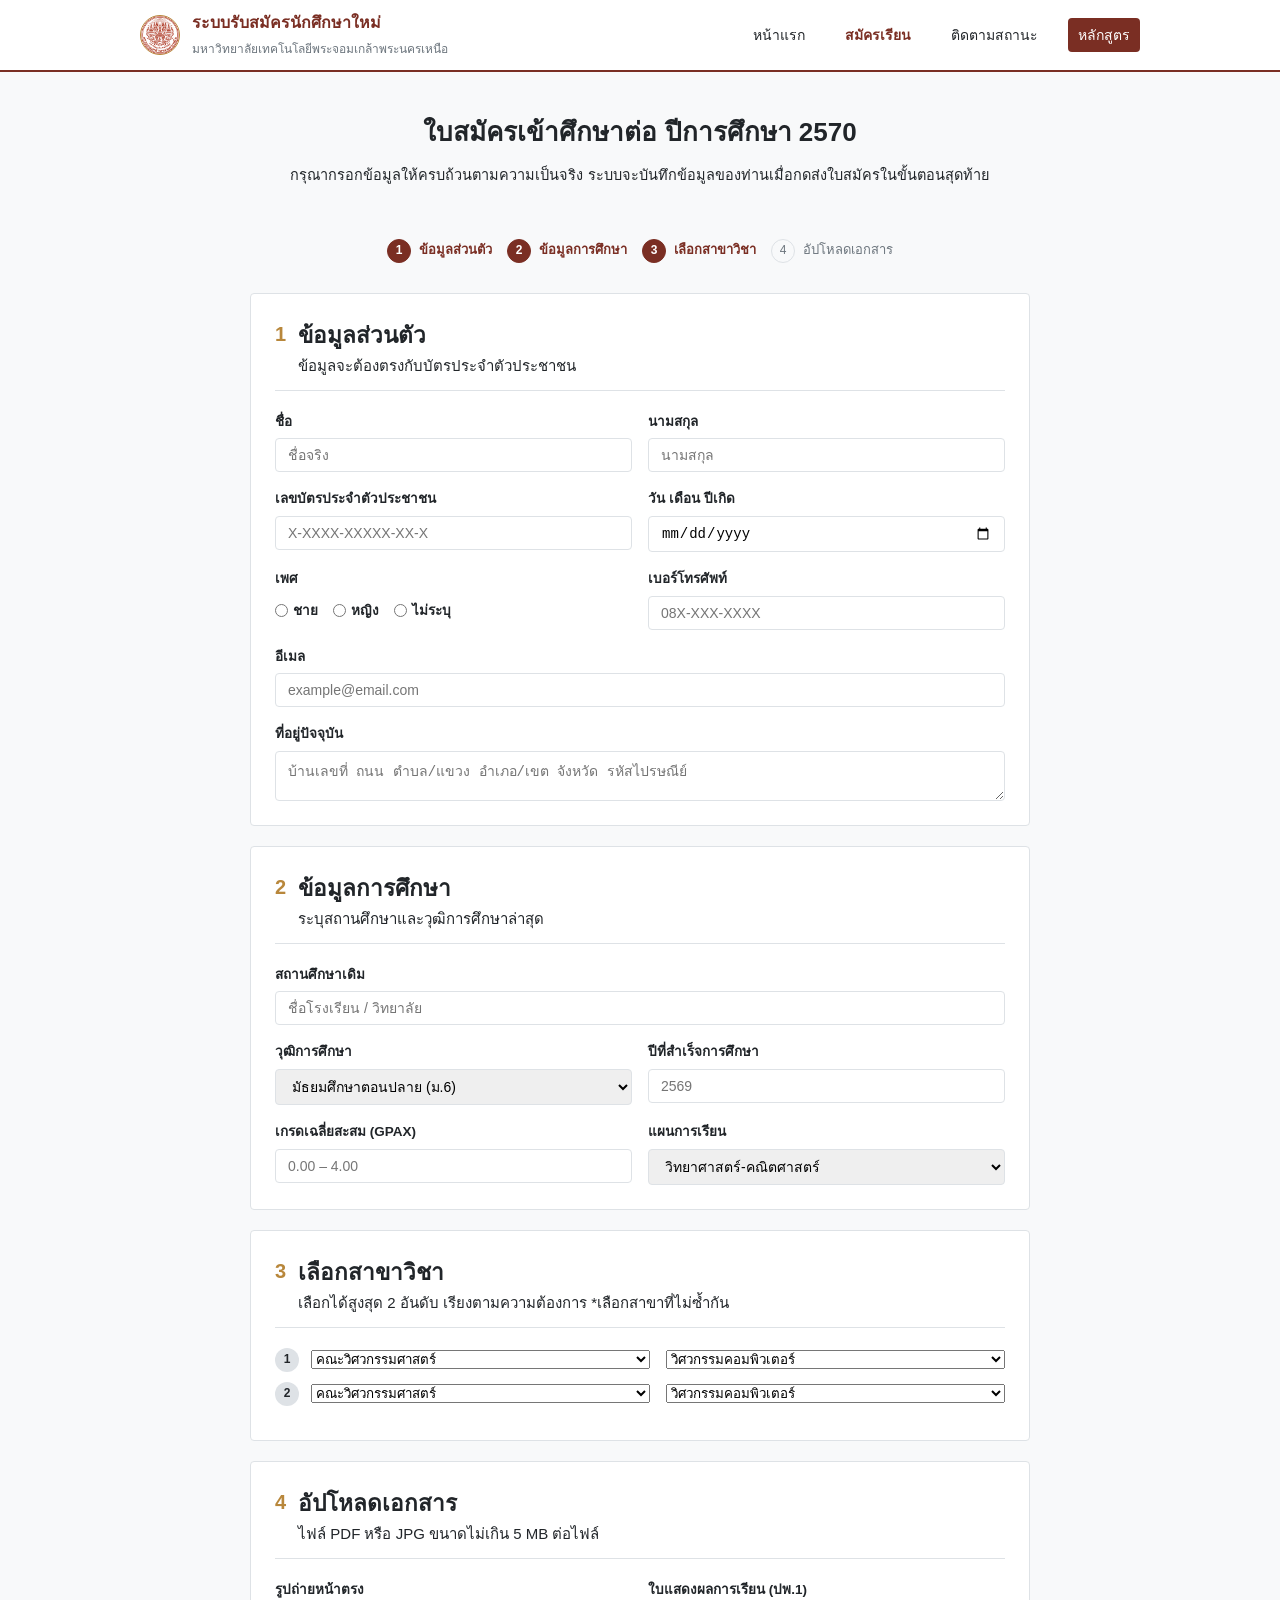
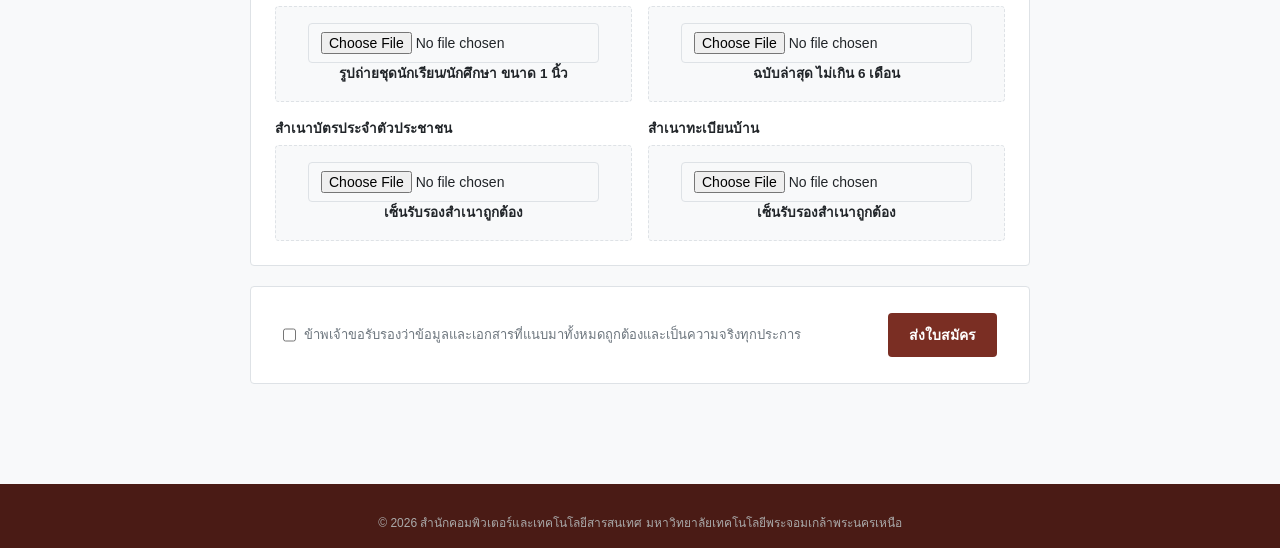
==== application.html @ a2003282 "Add files via upload" ====
<!doctype html>
<html lang="th">
<head>
<meta charset="UTF-8">
<meta name="viewport" content="width=device-width, initial-scale=1">
<title>กรอกใบสมัคร | ระบบรับสมัครนักศึกษาใหม่ มจพ.</title>
<link rel="stylesheet" href="/style.css">
</head>
<body>

<header class="site-header">
  <div class="wrap">
    <a href="index.html" class="brand">
      <div class="seal"><img src="/image/logo_kmutnb-(6).png" alt="ตราสัญลักษณ์ มจพ."></div>
      <div class="brand-text">
        <strong>ระบบรับสมัครนักศึกษาใหม่</strong>
        <span>มหาวิทยาลัยเทคโนโลยีพระจอมเกล้าพระนครเหนือ</span>
      </div>
    </a>
    <nav class="main-nav">
      <a href="index.html">หน้าแรก</a>
      <a href="application.html" aria-current="page">สมัครเรียน</a>
      <a href="status.html">ติดตามสถานะ</a>
      <a href="programs.html" class="nav-cta">หลักสูตร</a>
    </nav>
  </div>
</header>

<section class="section" style="padding-bottom:0;">
  <div class="wrap" style="max-width:820px; text-align:center; margin-bottom:8px;">
    <h1 style="font-size:26px; margin-bottom:10px;">ใบสมัครเข้าศึกษาต่อ ปีการศึกษา 2570</h1>
    <p style="color:var(--stone); font-size:14.5px;">กรุณากรอกข้อมูลให้ครบถ้วนตามความเป็นจริง ระบบจะบันทึกข้อมูลของท่านเมื่อกดส่งใบสมัครในขั้นตอนสุดท้าย</p>
  </div>
</section>

<section class="section" style="padding-top:44px;">
  <div class="wrap" style="max-width:820px;">

    <div class="steps-rail">
      <div class="step-node done"><span class="step-num">1</span><span class="step-label">ข้อมูลส่วนตัว</span></div>
      <div class="step-node done"><span class="step-num">2</span><span class="step-label">ข้อมูลการศึกษา</span></div>
      <div class="step-node done"><span class="step-num">3</span><span class="step-label">เลือกสาขาวิชา</span></div>
      <div class="step-node"><span class="step-num">4</span><span class="step-label">อัปโหลดเอกสาร</span></div>
    </div>

    <form action="confirmation.html">

      <!-- Section 1 -->
      <div class="form-sheet">
        <div class="form-sheet-head">
          <span class="num">1</span>
          <div>
            <h2>ข้อมูลส่วนตัว</h2>
            <span>ข้อมูลจะต้องตรงกับบัตรประจำตัวประชาชน</span>
          </div>
        </div>
        <div class="field-grid">
          <div class="field">
            <label for="fname">ชื่อ</label>
            <input id="fname" type="text" placeholder="ชื่อจริง" required>
          </div>
          <div class="field">
            <label for="lname">นามสกุล</label>
            <input id="lname" type="text" placeholder="นามสกุล" required>
          </div>
          <div class="field">
            <label for="idcard">เลขบัตรประจำตัวประชาชน</label>
            <input id="idcard" type="text" placeholder="X-XXXX-XXXXX-XX-X" required>
          </div>
          <div class="field">
            <label for="dob">วัน เดือน ปีเกิด</label>
            <input id="dob" type="date" required>
          </div>
          <div class="field">
            <label>เพศ</label>
            <div class="radio-row">
              <label class="radio-opt"><input type="radio" name="gender"> ชาย</label>
              <label class="radio-opt"><input type="radio" name="gender"> หญิง</label>
              <label class="radio-opt"><input type="radio" name="gender"> ไม่ระบุ</label>
            </div>
          </div>
          <div class="field">
            <label for="phone">เบอร์โทรศัพท์</label>
            <input id="phone" type="tel" placeholder="08X-XXX-XXXX" required>
          </div>
          <div class="field full">
            <label for="email">อีเมล</label>
            <input id="email" type="email" placeholder="example@email.com" required>
          </div>
          <div class="field full">
            <label for="address">ที่อยู่ปัจจุบัน</label>
            <textarea id="address" rows="2" placeholder="บ้านเลขที่ ถนน ตำบล/แขวง อำเภอ/เขต จังหวัด รหัสไปรษณีย์"></textarea>
          </div>
        </div>
      </div>

      <!-- Section 2 -->
      <div class="form-sheet">
        <div class="form-sheet-head">
          <span class="num">2</span>
          <div>
            <h2>ข้อมูลการศึกษา</h2>
            <span>ระบุสถานศึกษาและวุฒิการศึกษาล่าสุด</span>
          </div>
        </div>
        <div class="field-grid">
          <div class="field full">
            <label for="school">สถานศึกษาเดิม</label>
            <input id="school" type="text" placeholder="ชื่อโรงเรียน / วิทยาลัย">
          </div>
          <div class="field">
            <label for="level">วุฒิการศึกษา</label>
            <select id="level">
              <option>มัธยมศึกษาตอนปลาย (ม.6)</option>
              <option>ประกาศนียบัตรวิชาชีพ (ปวช.)</option>
              <option>ประกาศนียบัตรวิชาชีพชั้นสูง (ปวส.)</option>
            </select>
          </div>
          <div class="field">
            <label for="year">ปีที่สำเร็จการศึกษา</label>
            <input id="year" type="text" placeholder="2569">
          </div>
          <div class="field">
            <label for="gpa">เกรดเฉลี่ยสะสม (GPAX)</label>
            <input id="gpa" type="text" placeholder="0.00 – 4.00">
          </div>
          <div class="field">
            <label for="plan">แผนการเรียน</label>
            <select id="plan">
              <option>วิทยาศาสตร์-คณิตศาสตร์</option>
              <option>ศิลป์-คำนวณ</option>
              <option>สายอาชีพ</option>
              <option>อื่น ๆ</option>
            </select>
          </div>
        </div>
      </div>

      <!-- Section 3 -->
      <div class="form-sheet">
        <div class="form-sheet-head">
          <span class="num">3</span>
          <div>
            <h2>เลือกสาขาวิชา</h2>
            <span>เลือกได้สูงสุด 2 อันดับ เรียงตามความต้องการ *เลือกสาขาที่ไม่ซ้ำกัน</span>
          </div>
        </div>

        <div class="priority-row">
          <span class="priority-num">1</span>
          <div class="field-grid" style="flex:1; grid-template-columns:1fr 1fr;">
            <select><option>คณะวิศวกรรมศาสตร์</option></select>
            <select><option>วิศวกรรมคอมพิวเตอร์</option>
              <option>วิศวกรรมไฟฟ้า</option>
              <option>วิศวกรรมโยธา</option>
              <option>วิศวกรรมอิเล็กทรอนิกส์</option>
              <option>วิศวกรรมเครื่องกล</option>
              <option>วิศวกรรมซอฟต์แวร์</option>
              <option>วิศวกรรมการผลิต</option>
              <option>วิศวกรรมเคมี</option>
              <option>วิศวกรรมพลังงาน</option>
              <option>วิศวกรรมวัสดุ</option>
              <option>วิศวกรรมอุตสาหกรรม</option>
              <option>วิศวกรรมหุ่นยนต์</option>
              <option>วิศวกรรมอากาศยาน</option>
            </select>
          </div>
        </div>
        <div class="priority-row">
          <span class="priority-num">2</span>
          <div class="field-grid" style="flex:1; grid-template-columns:1fr 1fr;">
            <select><option>คณะวิศวกรรมศาสตร์</option></select>
            <select><option>วิศวกรรมคอมพิวเตอร์</option>
             <option>วิศวกรรมไฟฟ้า</option>
              <option>วิศวกรรมโยธา</option>
              <option>วิศวกรรมอิเล็กทรอนิกส์</option>
              <option>วิศวกรรมเครื่องกล</option>
              <option>วิศวกรรมซอฟต์แวร์</option>
              <option>วิศวกรรมการผลิต</option>
              <option>วิศวกรรมเคมี</option>
              <option>วิศวกรรมพลังงาน</option>
              <option>วิศวกรรมวัสดุ</option>
              <option>วิศวกรรมอุตสาหกรรม</option>
              <option>วิศวกรรมหุ่นยนต์</option>
              <option>วิศวกรรมอากาศยาน</option>
            </select>
          </div>
        </div>
      </div>

      <!-- Section 4 -->
      <div class="form-sheet">
        <div class="form-sheet-head">
          <span class="num">4</span>
          <div>
            <h2>อัปโหลดเอกสาร</h2>
            <span>ไฟล์ PDF หรือ JPG ขนาดไม่เกิน 5 MB ต่อไฟล์</span>
          </div>
        </div>
        <div class="field-grid">
          <div class="field">
            <label for="up-photo">รูปถ่ายหน้าตรง</label>
            <label class="upload-box" id="box-photo">
              <input type="file" id="up-photo" class="file-input" accept="image/png, image/jpeg">
              <span class="default-hint"><br>รูปถ่ายชุดนักเรียน/นักศึกษา ขนาด 1 นิ้ว</span>
            </label>
          </div>
          <div class="field">
            <label for="up-transcript">ใบแสดงผลการเรียน (ปพ.1)</label>
            <label class="upload-box" id="box-transcript">
              <input type="file" id="up-transcript" class="file-input" accept="application/pdf, image/jpeg, image/png">
              <span class="default-hint"><br>ฉบับล่าสุด ไม่เกิน 6 เดือน</span>
              <span class="upload-filename"></span>
            </label>
          </div>
          <div class="field">
            <label for="up-idcard">สำเนาบัตรประจำตัวประชาชน</label>
            <label class="upload-box" id="box-idcard">
              <input type="file" id="up-idcard" class="file-input" accept="application/pdf, image/jpeg, image/png">
              <span class="default-hint"><br>เซ็นรับรองสำเนาถูกต้อง</span>
              <span class="upload-filename"></span>
            </label>
          </div>
          <div class="field">
            <label for="up-housereg">สำเนาทะเบียนบ้าน</label>
            <label class="upload-box" id="box-housereg">
              <input type="file" id="up-housereg" class="file-input" accept="application/pdf, image/jpeg, image/png">
              <span class="default-hint"><br>เซ็นรับรองสำเนาถูกต้อง</span>
              <span class="upload-filename"></span>
            </label>
          </div>
        </div>
      </div>

      <div class="form-sheet" style="padding:26px 32px;">
        <div class="form-actions">
          <label class="consent">
            <input type="checkbox">
            ข้าพเจ้าขอรับรองว่าข้อมูลและเอกสารที่แนบมาทั้งหมดถูกต้องและเป็นความจริงทุกประการ
          </label>
          <button type="submit" class="btn btn-solid">ส่งใบสมัคร</button>
        </div>
      </div>

    </form>
  </div>
</section>

<footer class="site-footer">
  <div class="wrap">
    <div class="footer-bottom" style="border-top:none; padding-top:0;">
      <span>© 2026 สำนักคอมพิวเตอร์และเทคโนโลยีสารสนเทศ มหาวิทยาลัยเทคโนโลยีพระจอมเกล้าพระนครเหนือ</span>
    </div>
  </div>
</footer>
</body>
</html>
---- style.css ----
:root {
  --red-kmutnb: #7A2E23;
  --red-dark:   #4A1B15;
  --gold:       #B8873B;
  --bg-main:    #F8F9FA;
  --bg-card:    #FFFFFF;
  --text-main:  #212529;
  --text-muted: #6C757D;
  --border:     #DEE2E6;
  --radius:     4px;
  --max-w:      1040px;
}

* { box-sizing: border-box; margin: 0; padding: 0; }
body {
  font-family: 'Noto Sans Thai', sans-serif;
  color: #212529;
  background: #F8F9FA;
  line-height: 1.6;
  font-size: 15px;
}

a { color: inherit; text-decoration: none; }
ul { list-style: none; }
img { max-width: 100%; display: block; }

.wrap { max-width: 1040px; margin: 0 auto; padding: 0 20px; }

/* Header */
.site-header {
  background: #FFFFFF;
  border-bottom: 2px solid #7A2E23;
  position: sticky; top: 0; z-index: 10;
}
.site-header .wrap {
  display: flex; align-items: center; justify-content: space-between; height: 70px;
}
.brand { display: flex; align-items: center; gap: 12px; }
.seal {
  width: 40px; height: 40px; border-radius: 50%;
  border: 1px solid #B8873B; background: #fff;
  display: flex; align-items: center; justify-content: center;
}
.brand-text strong { font-size: 16px; color: #7A2E23; display: block; }
.brand-text span { font-size: 12px; color: #6C757D; }

.main-nav { display: flex; gap: 20px; align-items: center; }
.main-nav a { font-size: 14px; font-weight: 500; padding: 6px 10px; border-radius: 4px; }
.main-nav a:hover, .main-nav a[aria-current="page"] { color: #7A2E23; font-weight: 700; }
.nav-cta { background: #7A2E23; color: #FFF !important; }
.nav-cta:hover { background: #4A1B15; }

/* Buttons */
.btn {
  display: inline-flex; align-items: center; justify-content: center;
  padding: 10px 20px; font-size: 14px; font-weight: 600;
  border-radius: 4px; border: 1px solid transparent; cursor: pointer;
}
.btn-primary { background: #B8873B; color: #FFF; }
.btn-solid { background: #7A2E23; color: #FFF; }
.btn-solid:hover { background: #4A1B15; }
.btn-outline { border-color: #DEE2E6; background: #FFF; color: #212529; }
.btn-ghost { border-color: #7A2E23; color: #7A2E23; }

/* Hero & Section */
.hero { background: #4A1B15; color: #FFF; padding: 60px 0; text-align: center; }
.hero h1 { font-size: 32px; margin-bottom: 10px; color: #FFF; }
.hero p { color: #E0E0E0; margin-bottom: 20px; }
.hero-year {
  display: inline-block; font-size: 13px; background: rgba(255,255,255,0.1);
  padding: 4px 12px; border-radius: 12px; margin-bottom: 16px; color: #B8873B;
}
.hero-actions { display: flex; gap: 10px; justify-content: center; }

.section { padding: 40px 0; }
.section-alt { background: #E9ECEF; }
.section-head { margin-bottom: 30px; text-align: center; }
.section-head h1, .section-head h2 { font-size: 24px; color: #7A2E23; margin-bottom: 6px; }
.section-head p { color: #6C757D; font-size: 14px; }

/* Grid & Cards */
.card-grid, .program-grid {
  display: grid; grid-template-columns: repeat(3, 1fr); gap: 20px;
}
.info-card, .program-card {
  background: #FFFFFF; border: 1px solid #DEE2E6;
  border-radius: var(--radius); padding: 20px;
}
.info-card h3, .program-card h2, .program-card h3 { font-size: 18px; color: #7A2E23; margin-bottom: 8px; }
.info-card p, .program-card p { font-size: 13.5px; color: #212529; margin-bottom: 12px; }
.info-card .meta { font-size: 12px; color: #6C757D; }
.program-card .degree {
  display: inline-block; font-size: 12px; background: #E9ECEF;
  padding: 2px 8px; border-radius: 4px; margin-bottom: 10px; color: #7A2E23; font-weight: 600;
}
.program-card .careers, .careers-box {
  background: #F1F3F5; border-left: 3px solid #B8873B;
  padding: 10px; font-size: 12.5px; margin-top: 10px;
}

/* Forms & Steps */
.steps-rail { display: flex; justify-content: center; gap: 15px; margin-bottom: 30px; }
.step-node { display: flex; align-items: center; gap: 8px; font-size: 13px; color: #6C757D; }
.step-node.done { color: #7A2E23; font-weight: 600; }
.step-num {
  width: 24px; height: 24px; border-radius: 50%; border: 1px solid #DEE2E6;
  display: flex; align-items: center; justify-content: center; font-size: 12px;
}
.step-node.done .step-num { background: #7A2E23; color: #FFF; border-color: #7A2E23; }

.form-sheet {
  background: #FFFFFF; border: 1px solid #DEE2E6;
  border-radius: var(--radius); padding: 24px; margin-bottom: 20px;
}
.form-sheet-head { border-bottom: 1px solid #DEE2E6; padding-bottom: 12px; margin-bottom: 20px; display: flex; gap: 12px; }
.form-sheet-head .num { font-size: 20px; font-weight: 700; color: #B8873B; }
.field-grid { display: grid; grid-template-columns: repeat(2, 1fr); gap: 16px; }
.field { display: flex; flex-direction: column; gap: 6px; }
.field.full { grid-column: 1 / -1; }
.field label { font-size: 13.5px; font-weight: 600; }
.field input, .field select, .field textarea {
  padding: 8px 12px; border: 1px solid #DEE2E6; border-radius: 4px; font-size: 14px;
}
.radio-row { display: flex; gap: 15px; padding-top: 4px; }
.radio-opt { display: flex; align-items: center; gap: 5px; font-size: 13.5px; }

.upload-box {
  border: 1px dashed #DEE2E6; padding: 16px; text-align: center;
  background: #F8F9FA; cursor: pointer; border-radius: 4px;
}

.priority-row { display: flex; align-items: center; gap: 12px; margin-bottom: 10px; }
.priority-num {
  width: 24px; height: 24px; background: #DEE2E6; border-radius: 50%;
  display: flex; align-items: center; justify-content: center; font-size: 12px; font-weight: 700;
}

.form-actions { display: flex; justify-content: space-between; align-items: center; }
.consent { font-size: 13px; color: #6C757D; display: flex; gap: 8px; }

/* Status & Confirm */
.confirm-panel {
  background: #FFFFFF; border: 1px solid #DEE2E6;
  padding: 30px; text-align: center; max-width: 600px; margin: 0 auto; border-radius: 4px;
}
.ref-box { background: #F1F3F5; padding: 15px; margin: 20px 0; border: 1px dashed #DEE2E6; }
.ref-box strong { font-size: 20px; color: #7A2E23; }
.confirm-list li { display: flex; justify-content: space-between; padding: 8px 0; border-bottom: 1px solid #DEE2E6; font-size: 13.5px; }

.status-search { background: #FFFFFF; border: 1px solid #DEE2E6; padding: 20px; display: flex; gap: 15px; margin-bottom: 30px; }
.status-summary { background: #7A2E23; color: #FFF; padding: 20px; border-radius: 4px; display: flex; justify-content: space-between; align-items: center; margin-bottom: 30px; }
.status-pill { background: #B8873B; color: #FFF; padding: 4px 12px; border-radius: 12px; font-size: 12px; font-weight: 600; }

.timeline { padding-left: 20px; border-left: 2px solid #DEE2E6; }
.timeline-item { position: relative; padding-bottom: 24px; padding-left: 15px; }
.timeline-dot { position: absolute; left: -26px; top: 2px; width: 10px; height: 10px; border-radius: 50%; background: #DEE2E6; }
.timeline-item.done .timeline-dot { background: green; }
.timeline-item.current .timeline-dot { background: #7A2E23; }

/* Footer */
.site-footer { background: #4A1B15; color: #DDD; padding: 30px 0 15px; margin-top: 40px; font-size: 13px; }
.footer-grid { display: grid; grid-template-columns: 2fr 1fr 1fr 1fr; gap: 20px; padding-bottom: 20px; border-bottom: 1px solid rgba(255,255,255,0.1); }
.footer-bottom { padding-top: 15px; text-align: center; color: #AAA; font-size: 12px; }

@media (max-width: 800px) {
  .main-nav { display: none; }
  .card-grid, .program-grid, .field-grid, .footer-grid { grid-template-columns: 1fr; }
  .status-search { flex-direction: column; }
}
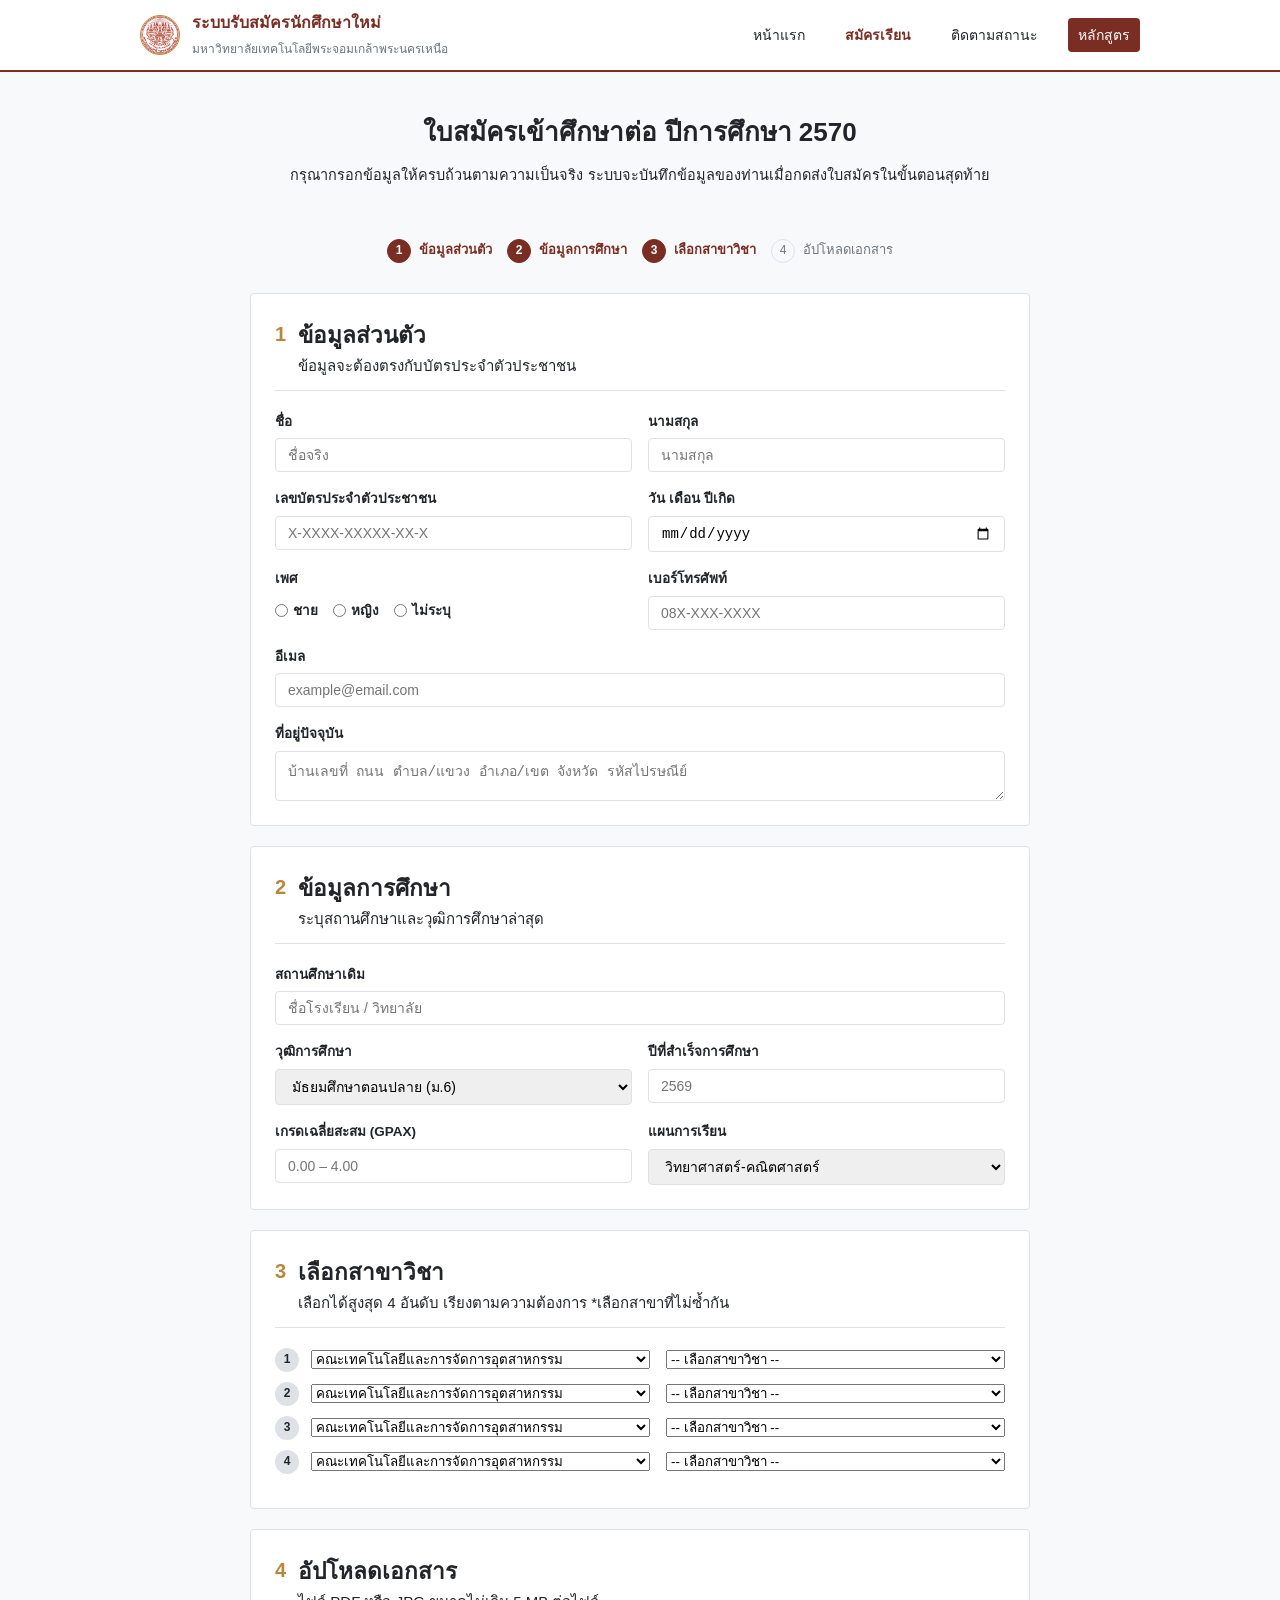
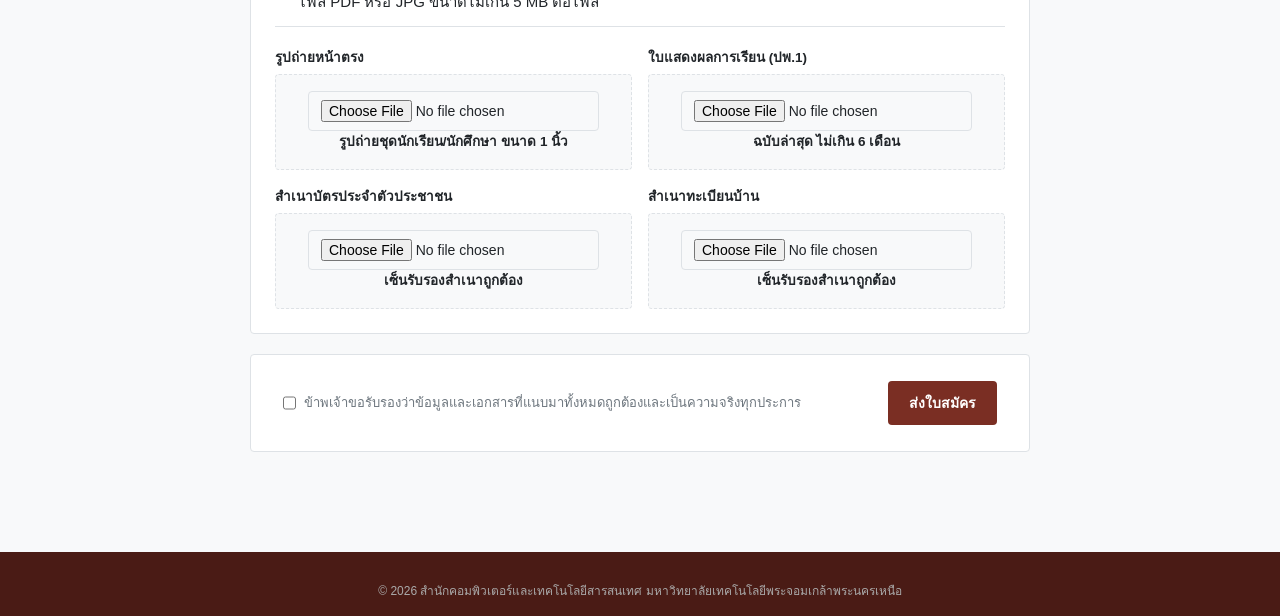
==== commit fc829a30: "Add files via upload" ====
--- a/application.html
+++ b/application.html
@@ -142,47 +142,67 @@
           <span class="num">3</span>
           <div>
             <h2>เลือกสาขาวิชา</h2>
-            <span>เลือกได้สูงสุด 2 อันดับ เรียงตามความต้องการ *เลือกสาขาที่ไม่ซ้ำกัน</span>
+            <span>เลือกได้สูงสุด 4 อันดับ เรียงตามความต้องการ *เลือกสาขาที่ไม่ซ้ำกัน</span>
           </div>
         </div>
 
         <div class="priority-row">
           <span class="priority-num">1</span>
           <div class="field-grid" style="flex:1; grid-template-columns:1fr 1fr;">
-            <select><option>คณะวิศวกรรมศาสตร์</option></select>
-            <select><option>วิศวกรรมคอมพิวเตอร์</option>
-              <option>วิศวกรรมไฟฟ้า</option>
-              <option>วิศวกรรมโยธา</option>
-              <option>วิศวกรรมอิเล็กทรอนิกส์</option>
-              <option>วิศวกรรมเครื่องกล</option>
-              <option>วิศวกรรมซอฟต์แวร์</option>
-              <option>วิศวกรรมการผลิต</option>
-              <option>วิศวกรรมเคมี</option>
-              <option>วิศวกรรมพลังงาน</option>
-              <option>วิศวกรรมวัสดุ</option>
-              <option>วิศวกรรมอุตสาหกรรม</option>
-              <option>วิศวกรรมหุ่นยนต์</option>
-              <option>วิศวกรรมอากาศยาน</option>
+            <select><option>คณะเทคโนโลยีและการจัดการอุตสาหกรรม</option></select>
+            <select class="major-select" name="major1" required>
+              <option value="" selected>-- เลือกสาขาวิชา --</option>
+              <option>เทคโนโลยีเครื่องกล</option>
+              <option>เทคโนโลยีโยธา ก่อสร้าง</option>
+              <option>เทคโนโลยีสารสนเทศ</option>
+              <option>วิศวกรรมเกษตร</option>
+              <option>วิศวกรรมสารสนเทศ</option>
+              <option>วิศวกรรมอุตสาหการ</option>
             </select>
           </div>
         </div>
         <div class="priority-row">
           <span class="priority-num">2</span>
           <div class="field-grid" style="flex:1; grid-template-columns:1fr 1fr;">
-            <select><option>คณะวิศวกรรมศาสตร์</option></select>
-            <select><option>วิศวกรรมคอมพิวเตอร์</option>
-             <option>วิศวกรรมไฟฟ้า</option>
-              <option>วิศวกรรมโยธา</option>
-              <option>วิศวกรรมอิเล็กทรอนิกส์</option>
-              <option>วิศวกรรมเครื่องกล</option>
-              <option>วิศวกรรมซอฟต์แวร์</option>
-              <option>วิศวกรรมการผลิต</option>
-              <option>วิศวกรรมเคมี</option>
-              <option>วิศวกรรมพลังงาน</option>
-              <option>วิศวกรรมวัสดุ</option>
-              <option>วิศวกรรมอุตสาหกรรม</option>
-              <option>วิศวกรรมหุ่นยนต์</option>
-              <option>วิศวกรรมอากาศยาน</option>
+            <select><option>คณะเทคโนโลยีและการจัดการอุตสาหกรรม</option></select>
+            <select class="major-select" name="major2">
+              <option value="" selected>-- เลือกสาขาวิชา --</option>
+              <option>เทคโนโลยีเครื่องกล</option>
+              <option>เทคโนโลยีโยธา ก่อสร้าง</option>
+              <option>เทคโนโลยีสารสนเทศ</option>
+              <option>วิศวกรรมเกษตร</option>
+              <option>วิศวกรรมสารสนเทศ</option>
+              <option>วิศวกรรมอุตสาหการ</option>
+            </select>
+          </div>
+        </div>
+        <div class="priority-row">
+          <span class="priority-num">3</span>
+          <div class="field-grid" style="flex:1; grid-template-columns:1fr 1fr;">
+            <select><option>คณะเทคโนโลยีและการจัดการอุตสาหกรรม</option></select>
+            <select class="major-select" name="major3">
+              <option value="" selected>-- เลือกสาขาวิชา --</option>
+              <option>เทคโนโลยีเครื่องกล</option>
+              <option>เทคโนโลยีโยธา ก่อสร้าง</option>
+              <option>เทคโนโลยีสารสนเทศ</option>
+              <option>วิศวกรรมเกษตร</option>
+              <option>วิศวกรรมสารสนเทศ</option>
+              <option>วิศวกรรมอุตสาหการ</option>
+            </select>
+          </div>
+        </div>
+        <div class="priority-row">
+          <span class="priority-num">4</span>
+          <div class="field-grid" style="flex:1; grid-template-columns:1fr 1fr;">
+            <select><option>คณะเทคโนโลยีและการจัดการอุตสาหกรรม</option></select>
+            <select class="major-select" name="major4">
+              <option value="" selected>-- เลือกสาขาวิชา --</option>
+              <option>เทคโนโลยีเครื่องกล</option>
+              <option>เทคโนโลยีโยธา ก่อสร้าง</option>
+              <option>เทคโนโลยีสารสนเทศ</option>
+              <option>วิศวกรรมเกษตร</option>
+              <option>วิศวกรรมสารสนเทศ</option>
+              <option>วิศวกรรมอุตสาหการ</option>
             </select>
           </div>
         </div>
@@ -253,5 +273,22 @@
     </div>
   </div>
 </footer>
+
+<script>
+// ป้องกันการเลือกสาขาซ้ำกันในทุกอันดับ
+(function () {
+  var sels = Array.prototype.slice.call(document.querySelectorAll('.major-select'));
+  function sync() {
+    var chosen = sels.map(function (x) { return x.value; });
+    sels.forEach(function (sel, i) {
+      Array.prototype.forEach.call(sel.options, function (o) {
+        o.disabled = o.value !== '' && chosen.some(function (v, j) { return j !== i && v === o.value; });
+      });
+    });
+  }
+  sels.forEach(function (x) { x.addEventListener('change', sync); });
+  sync();
+})();
+</script>
 </body>
 </html>
